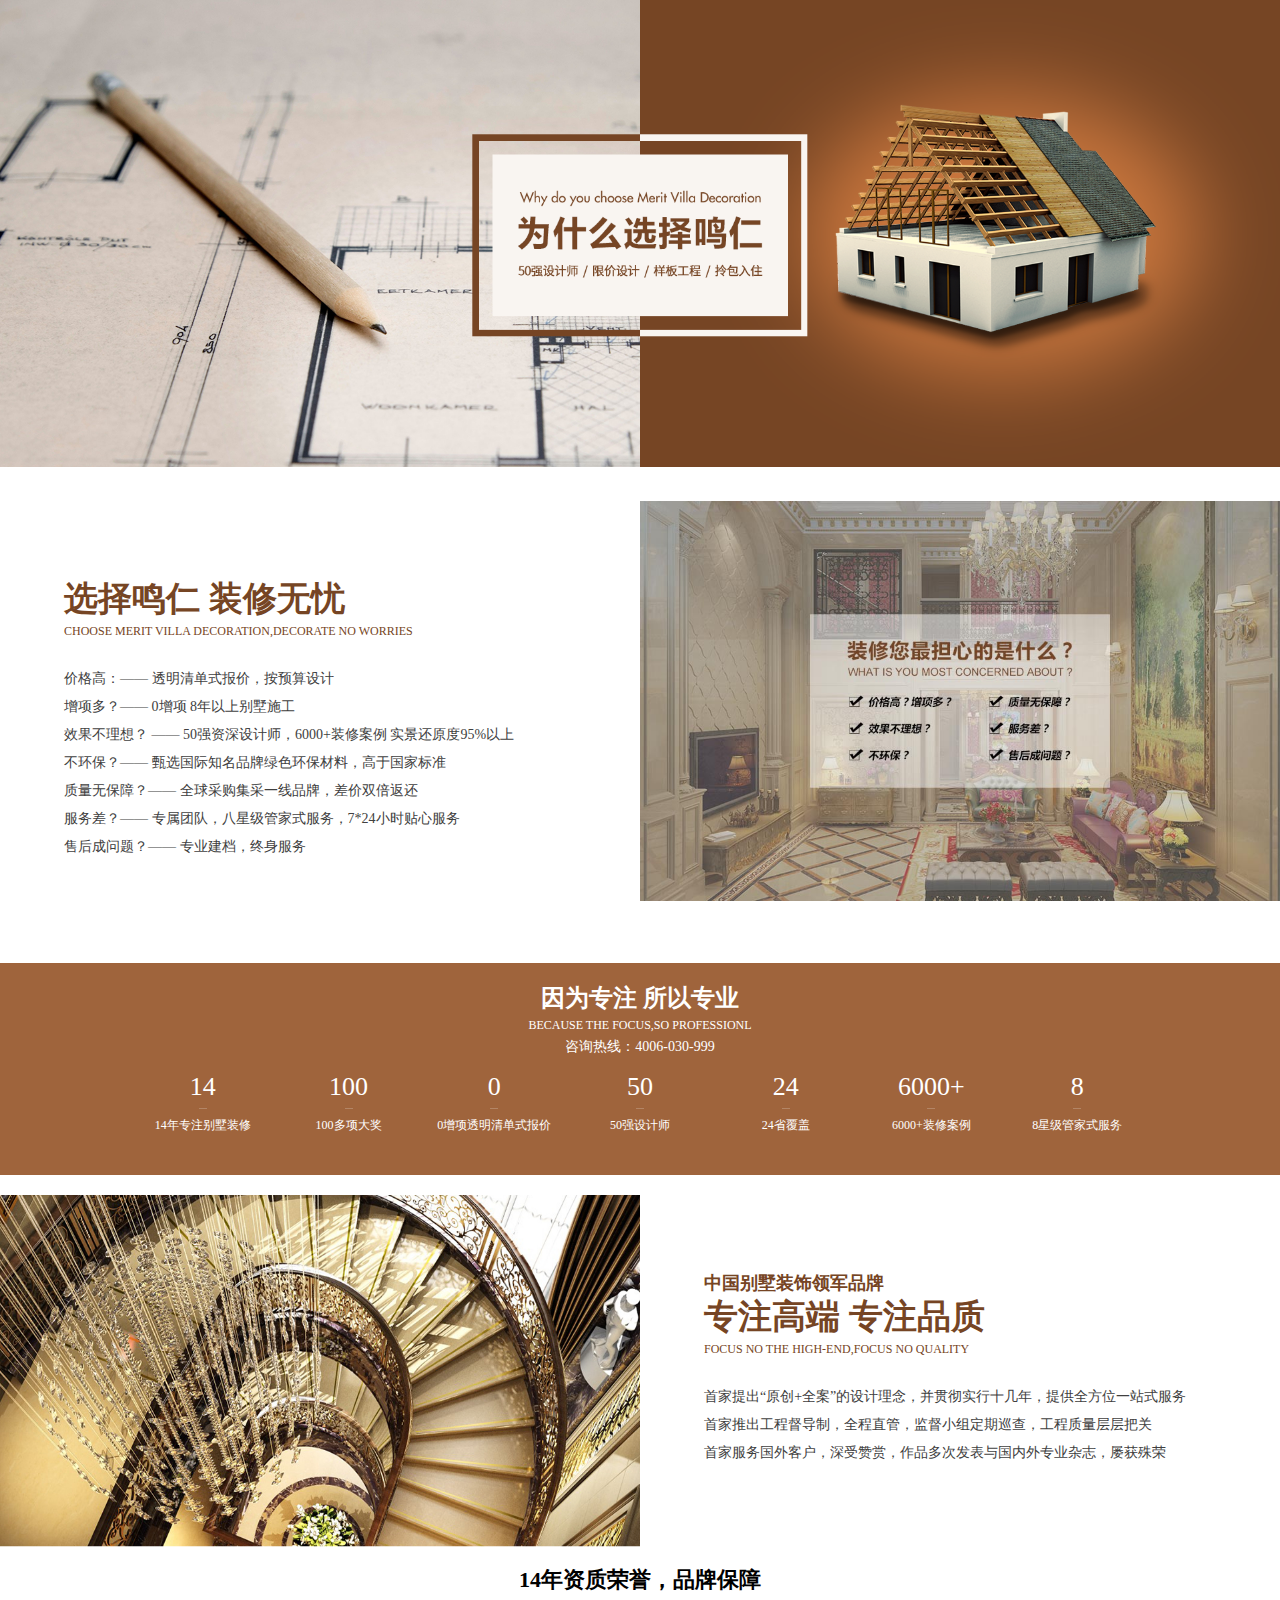
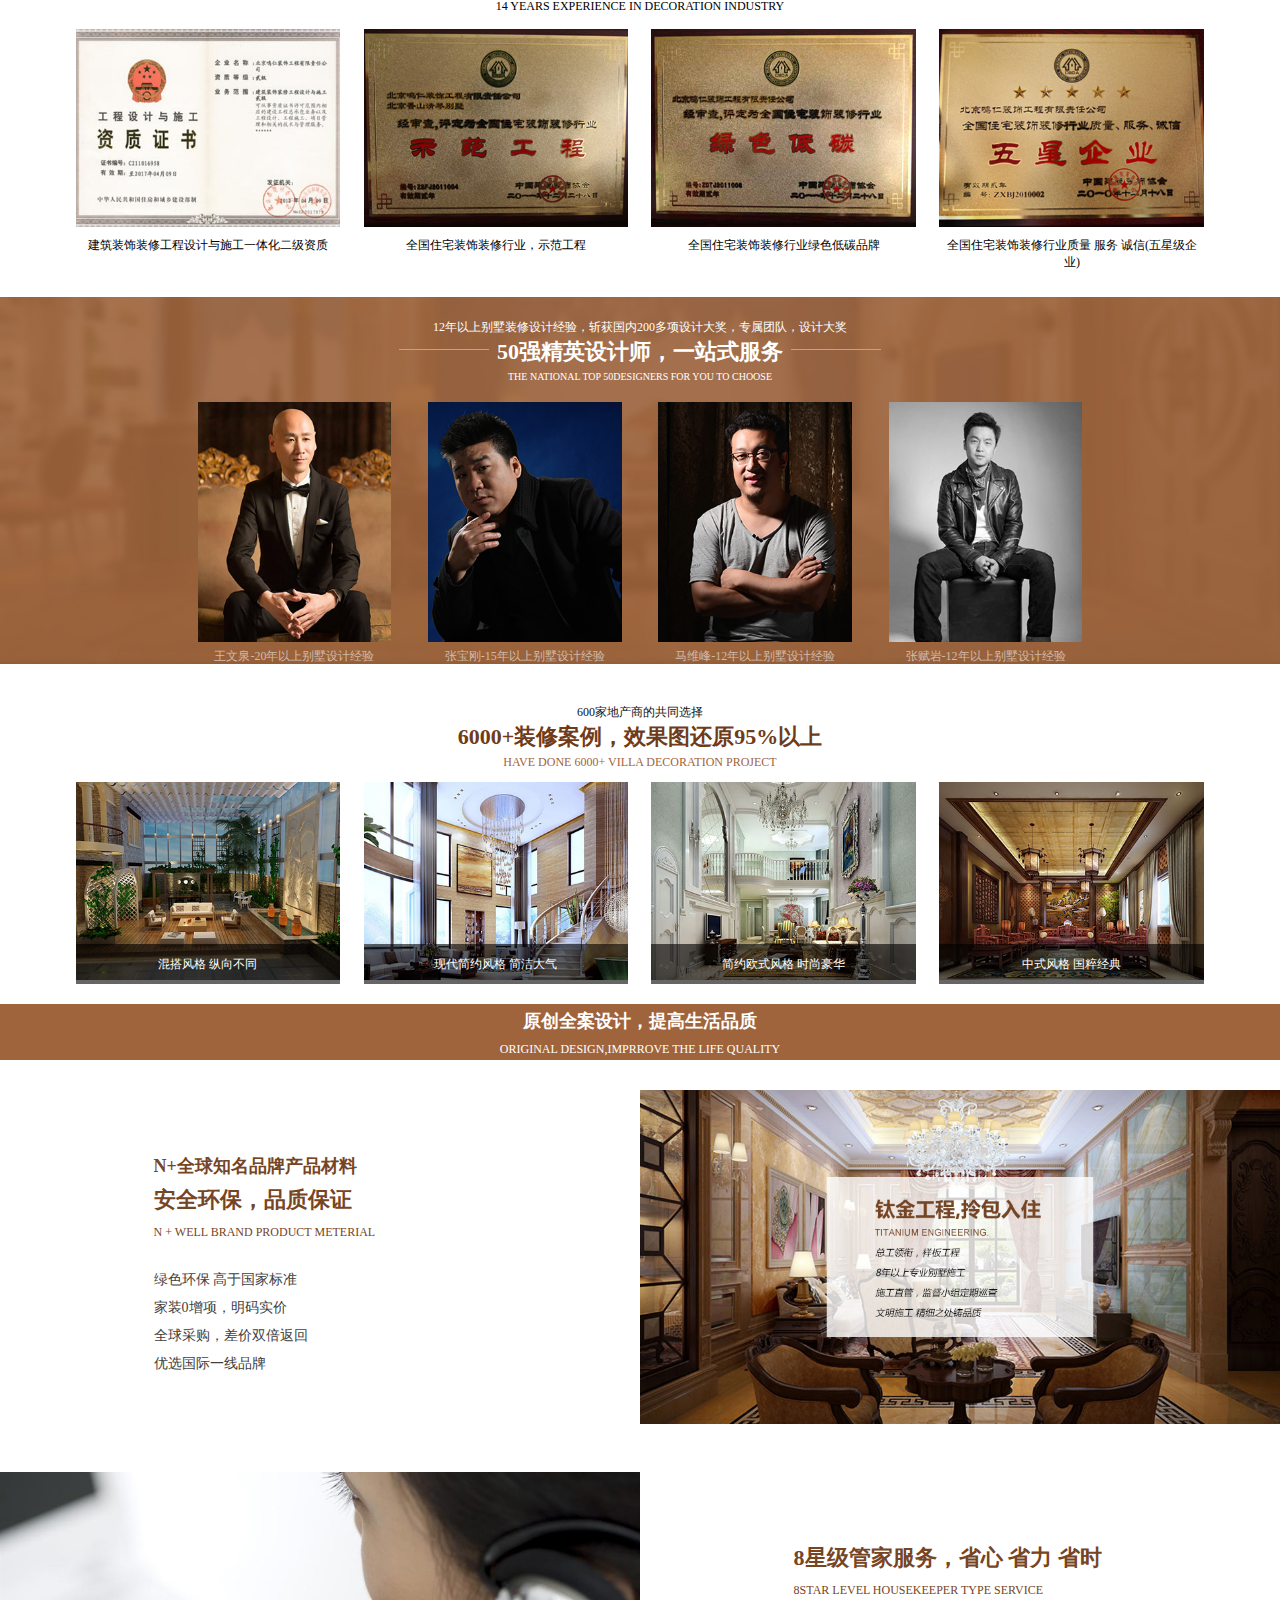
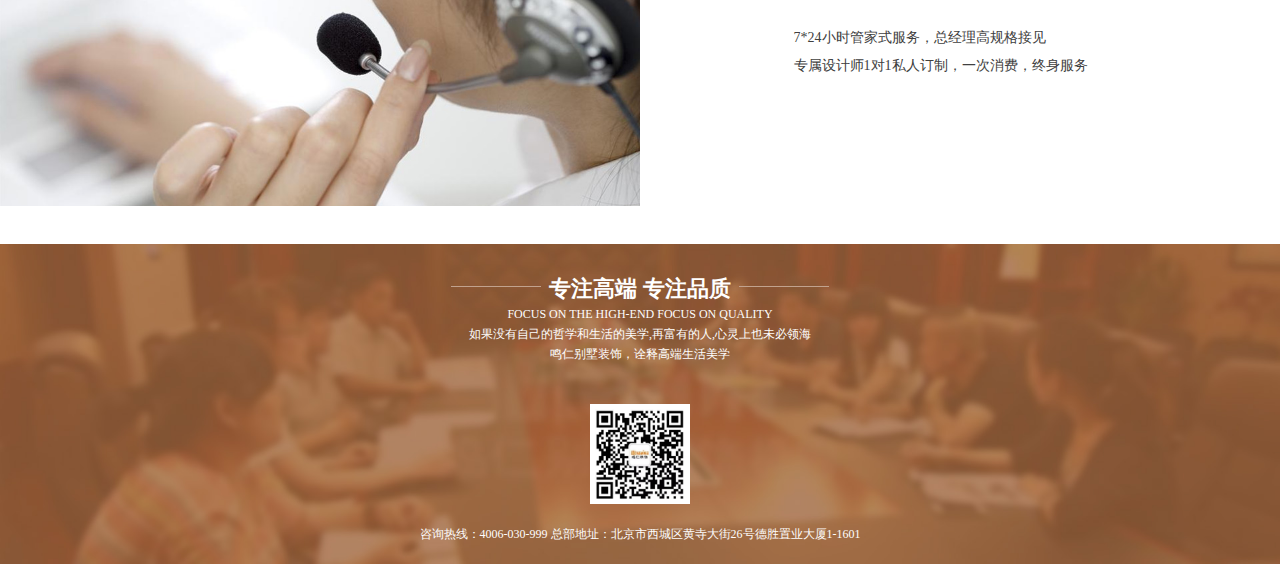
==== advantage.html @ 444f37c2 "2017/5/7   19:30" ====
<!DOCTYPE html>
<html>
	<head>
		<meta charset="UTF-8">
			<meta name="viewport" content="width=device-widch,initial-scale=1.0 user-scalable=0">
		<title>为什么选择鸣仁</title>
		<link rel="stylesheet" type="text/css" href="css/advantage.css"/>
	</head>
	<body>
		<!--header-->
		<header>
			<img src="img/g_banner.png" class="banner_background"/>
			<div class="frame"></div>
		</header>
		<!--header end-->
		<!--header bottom-->
		<div class="header_bottom">
			<div class="left_bar">
				<h4>选择鸣仁  装修无忧</h4>
				<i>CHOOSE MERIT VILLA DECORATION,DECORATE NO WORRIES</i>
				<p>
					价格高：—— 透明清单式报价，按预算设计<br />
					增项多？—— 0增项 8年以上别墅施工<br />
					效果不理想？ —— 50强资深设计师，6000+装修案例 实景还原度95%以上<br />
					不环保？—— 甄选国际知名品牌绿色环保材料，高于国家标准<br />
					质量无保障？—— 全球采购集采一线品牌，差价双倍返还<br />
					服务差？—— 专属团队，八星级管家式服务，7*24小时贴心服务<br />
					售后成问题？—— 专业建档，终身服务<br />
				</p>
			</div>
			<div class="right_bar">
				<img src="img/banner_bt.jpg"/>
			</div>
		</div>
		<!--header bottom end-->
		<!--concentration-->
		<div class="concentration">
			<div class="concentration_top">
				<h4>因为专注  所以专业</h4>
				<p>BECAUSE THE FOCUS,SO PROFESSIONL</p>
				<p>咨询热线：4006-030-999</p>
				<ul class="func_bar">
					<li>
						<p>14</p>
						<i></i>
						<p>14年专注别墅装修</p>
					</li>
					<li>
						<p>100</p>
						<i></i>
						<p>100多项大奖</p>
					</li>
					<li>
						<p>0</p>
						<i></i>
						<p>0增项透明清单式报价</p>
					</li>
					<li>
						<p>50</p>
						<i></i>
						<p>50强设计师</p>
					</li>
					<li>
						<p>24</p>
						<i></i>
						<p>24省覆盖</p>
					</li>
					<li>
						<p>6000+</p>
						<i></i>
						<p>6000+装修案例</p>
					</li>
					<li>
						<p>8</p>
						<i></i>
						<p>8星级管家式服务</p>
					</li>
				</ul>
			</div>
			<div class="concentration_cont">
				<div class="left">
					<img src="img/g_cont_01.png"/>
				</div>
				<div class="right">
					<h5>中国别墅装饰领军品牌</h5>
					<h4>专注高端  专注品质</h4>
					<i>FOCUS NO THE HIGH-END,FOCUS NO QUALITY</i>
					<p>
						首家提出“原创+全案”的设计理念，并贯彻实行十几年，提供全方位一站式服务<br />
						首家推出工程督导制，全程直管，监督小组定期巡查，工程质量层层把关<br />
						首家服务国外客户，深受赞赏，作品多次发表与国内外专业杂志，屡获殊荣<br />
						
					</p>
				</div>
			</div>
			<div class="concentration_btn">
				<h4>14年资质荣誉，品牌保障</h4>
				<p>14 YEARS EXPERIENCE IN DECORATION INDUSTRY</p>
				<div class="concentration_btn_t">
					<div class="detail_bar">
						<div class="img">
							<img src="img/g_cont_02.png"/>
						</div>
						<p>建筑装饰装修工程设计与施工一体化二级资质</p>
					</div>
					<div class="detail_bar">
						<div class="img">
							<img src="img/g_cont_03.jpg"/>
						</div>
						<p>全国住宅装饰装修行业，示范工程</p>
					</div>
					<div class="detail_bar">
						<div class="img">
							<img src="img/g_cont_04.jpg" alt="tupian"/>
						</div>
						<p>全国住宅装饰装修行业绿色低碳品牌</p>
					</div>
					<div class="detail_bar">
						<div class="img">
							<img src="img/g_cont_05.jpg"/>
						</div>
						<p>全国住宅装饰装修行业质量 服务 诚信(五星级企业)</p>
					</div>
				</div>
			</div>
		</div>
		<!--concentration end-->
		<!--stylist-->
		<div class="stylist">
			<p>12年以上别墅装修设计经验，斩获国内200多项设计大奖，专属团队，设计大奖</p>
			<h4><i></i>50强精英设计师，一站式服务<i></i></h4>
			<p>THE NATIONAL TOP 50DESIGNERS FOR YOU TO CHOOSE</p>
			<div class="stylist_btn_t">
				<div class="detail_bar">
					<div class="img">
						<img src="img/g_cont_06.jpg"/>
					</div>
					<p>王文泉-20年以上别墅设计经验</p>
				</div>
				<div class="detail_bar">
					<div class="img">
						<img src="img/g_cont_07.jpg"/>
					</div>
					<p>张宝刚-15年以上别墅设计经验</p>
				</div>
				<div class="detail_bar">
					<div class="img">
						<img src="img/g_cont_08.jpg" alt="tupian"/>
					</div>
					<p>马维峰-12年以上别墅设计经验</p>
				</div>
				<div class="detail_bar">
					<div class="img">
						<img src="img/g_cont_09.jpg"/>
					</div>
					<p>张赋岩-12年以上别墅设计经验</p>
			</div>
		</div>
		<!--stylist end-->
		<!--case-->
		<div class="case_content">
			<p>600家地产商的共同选择</p>
			<h3>6000+装修案例，效果图还原95%以上</h3>
			<p>HAVE DONE 6000+ VILLA DECORATION PROJECT</p>
			<div class="case_btn_t">
				<div class="detail_bar">
					<div class="img">
						<img src="img/g_cont_01.jpg"/>
					</div>
					<p>混搭风格  纵向不同</p>
				</div>
				<div class="detail_bar">
					<div class="img">
						<img src="img/g_cont_11.jpg"/>
					</div>
					<p>现代简约风格  简洁大气</p>
				</div>
				<div class="detail_bar">
					<div class="img">
						<img src="img/g_cont_12.jpg" alt="tupian"/>
					</div>
					<p>简约欧式风格 时尚豪华</p>
				</div>
				<div class="detail_bar">
					<div class="img">
						<img src="img/g_cont_13.jpg"/>
					</div>
					<p>中式风格  国粹经典</p>
			</div>
		</div>
		<!--case end-->
		<!--original-->
		<div class="original">
			<div class="original_top">
				<h4>原创全案设计，提高生活品质</h4>
				<p>ORIGINAL DESIGN,IMPRROVE THE LIFE QUALITY</p>
			</div>
			<div class="detail">
				<div class="left_bar">
					<h5>N+全球知名品牌产品材料</h5>
					<h4>安全环保，品质保证</h4>
					<i>N + WELL BRAND PRODUCT METERIAL</i>
					<p>
						绿色环保 高于国家标准<br />
						家装0增项，明码实价<br />
						全球采购，差价双倍返回<br />
						优选国际一线品牌<br />
						
					</p>
				</div>
				<div class="right_bar">
					<img src="img/g_cont_btn1.jpg"/>
				</div>
			</div>
			<div class="detail_bottom">
				<div class="left_bar">
					<img src="img/g_cont_btn2.jpg"/>
				</div>
				<div class="right_bar">
					<h4>8星级管家服务，省心 省力 省时</h4>
					<i>8STAR LEVEL HOUSEKEEPER TYPE SERVICE</i>
					<p>
						7*24小时管家式服务，总经理高规格接见<br />
						专属设计师1对1私人订制，一次消费，终身服务<br />
						
					</p>
				</div>
				
			</div>
				
		</div>
		<!--original end-->
		<!--footer-->
		<div class="footer">
			<h4><i></i>专注高端  专注品质<i></i></h4>
			<p>FOCUS ON THE HIGH-END FOCUS ON QUALITY</p>
			<p>如果没有自己的哲学和生活的美学,再富有的人,心灵上也未必领海<br />鸣仁别墅装饰，诠释高端生活美学</p>
			<div class="QRCode">
				<img src="img/erwim.png"/>
			</div>
			<p>咨询热线：4006-030-999 <i></i>总部地址：北京市西城区黄寺大街26号德胜置业大厦1-1601</p>
		</div>
		<!--footer end-->
	</body>
</html>
---- css/advantage.css ----
html,
body,
div,
span,
p,
h1,
h2,
h3,
h4,
h5,
h6,
b,
i,
a,
em,
input,
form,
img,
ul,
li,
dl,
dt,
section,
article,
nav,
menu,
aside,
header,
footer {
  margin: 0;
  padding: 0;
  border: 0;
  outline: none;
  font-style: normal;
  box-sizing: border-box;
}
section,
article,
nav,
menu,
aside,
header,
footer,
musicbox,
conctrl,
left,
right,
top,
bottom {
  display: block;
}
ul,
li,
ol {
  list-style: none;
}
a {
  text-decoration: none;
}
img {
  display: inline-block;
}
header {
  width: 100%;
  height: auto;
  position: relative;
  margin-bottom: 30px;
}
header .banner_background {
  width: 100%;
  height: 100%;
}
header .frame {
  width: 26.2%;
  height: 42.8%;
  position: absolute;
  left: 50%;
  top: 50%;
  transform: translate(-50%, -50%);
  background: url(../img/gy_kuang.png);
  background-size: 100%;
  padding: 0.07%;
}
.header_bottom {
  width: 100%;
  height: 432px;
  margin-bottom: 30px;
}
.header_bottom .left_bar {
  width: 50%;
  height: 100%;
  float: left;
  overflow: hidden;
  padding: 6% 5% 0;
}
.header_bottom .left_bar h4 {
  font-size: 34px;
  font-weight: 600;
  color: #764524;
  line-height: 44px;
}
.header_bottom .left_bar i {
  font-size: 12px;
  color: #764524;
}
.header_bottom .left_bar p {
  font-size: 14px;
  line-height: 28px;
  margin-top: 26px;
  color: #404040;
}
.header_bottom .right_bar {
  width: 50%;
  height: auto;
  float: right;
}
.header_bottom .right_bar img {
  width: 100%;
  height: 100%;
}
.concentration {
  width: 100%;
  height: auto;
  margin-bottom: 30px;
}
.concentration .concentration_top {
  width: 100%;
  height: 212px;
  background: #9F643C;
  padding-top: 20px;
}
.concentration .concentration_top h4 {
  font-size: 24px;
  color: #FFFFFF;
  line-height: 30px;
  font-weight: 600;
  text-align: center;
}
.concentration .concentration_top p:nth-child(2) {
  font-size: 12px;
  line-height: 24px;
  color: #FFFFFF;
  text-align: center;
}
.concentration .concentration_top p:nth-child(3) {
  font-size: 14px;
  line-height: 20px;
  color: #FFFFFF;
  text-align: center;
}
.concentration .concentration_top .func_bar {
  width: 1020px;
  height: 70px;
  margin: 15px auto;
  display: flex;
}
.concentration .concentration_top .func_bar li {
  flex: 1;
}
.concentration .concentration_top .func_bar li p:nth-child(1) {
  font-size: 26px;
  font-weight: 600px;
  color: #FFFFFF;
  text-align: center;
}
.concentration .concentration_top .func_bar li i {
  width: 8px;
  height: 1px;
  display: block;
  margin: 6px auto;
  border-bottom: 1px solid #B38565;
}
.concentration .concentration_top .func_bar li p:nth-child(3) {
  font-size: 12px;
  color: #fff;
}
.concentration .concentration_cont {
  width: 100%;
  height: 352px;
  margin: 20px 0;
}
.concentration .concentration_cont .left {
  width: 50%;
  height: 100%;
  float: left;
}
.concentration .concentration_cont .left img {
  width: 100%;
  height: 100%;
}
.concentration .concentration_cont .right {
  width: 50%;
  height: 100%;
  float: left;
  overflow: hidden;
  padding: 6% 5% 0;
  float: right;
}
.concentration .concentration_cont .right h5 {
  font-size: 18px;
  color: #764524;
}
.concentration .concentration_cont .right h4 {
  font-size: 34px;
  font-weight: 600;
  color: #764524;
  line-height: 44px;
}
.concentration .concentration_cont .right i {
  font-size: 12px;
  color: #764524;
}
.concentration .concentration_cont .right p {
  font-size: 14px;
  line-height: 28px;
  margin-top: 26px;
  color: #404040;
}
.concentration .concentration_btn {
  width: 100%;
  height: 300px;
}
.concentration .concentration_btn > h4 {
  text-align: center;
  font-size: 22px;
  line-height: 26px;
  font-weight: 600;
}
.concentration .concentration_btn > p {
  text-align: center;
  font-size: 12px;
  line-height: 26px;
}
.concentration .concentration_btn .concentration_btn_t {
  width: 90%;
  height: auto;
  margin: 10px auto 0;
}
.concentration .concentration_btn .concentration_btn_t .detail_bar {
  width: 23%;
  height: auto;
  float: left;
  margin: 0 1%;
}
.concentration .concentration_btn .concentration_btn_t .detail_bar .img {
  width: 100%;
  height: auto;
}
.concentration .concentration_btn .concentration_btn_t .detail_bar .img img {
  width: 100%;
  height: 100%;
}
.concentration .concentration_btn .concentration_btn_t .detail_bar p {
  font-size: 12px;
  margin-top: 6px;
  text-align: center;
}
.stylist {
  width: 100%;
  height: 390px;
  background: url(../img/g_back_01.jpg) no-repeat;
  background-size: 100%;
  padding-top: 20px;
}
.stylist > p:nth-child(1) {
  font-size: 12px;
  line-height: 20px;
  color: #FFFFFF;
  text-align: center;
}
.stylist > h4 {
  font-size: 22px;
  font-weight: 600;
  text-align: center;
  color: #FFFFFF;
  position: relative;
}
.stylist > h4 i {
  width: 90px;
  height: 10px;
  display: inline-block;
  border-top: 1px solid #C1A28E;
  margin: 0 8px;
}
.stylist > p:nth-child(3) {
  font-size: 10px;
  line-height: 20px;
  color: #FFFFFF;
  text-align: center;
}
.stylist .stylist_btn_t {
  width: 72%;
  height: 260px;
  margin: 15px auto;
}
.stylist .stylist_btn_t .detail_bar {
  width: 21%;
  height: 100%;
  float: left;
  margin: 0 2%;
}
.stylist .stylist_btn_t .detail_bar .img {
  width: 100%;
  height: calc(100% - 20px);
}
.stylist .stylist_btn_t .detail_bar .img img {
  width: 100%;
  height: 100%;
}
.stylist .stylist_btn_t .detail_bar p {
  font-size: 12px;
  margin-top: 6px;
  text-align: center;
  color: #D2BAAA;
}
.case_content {
  width: 100%;
  height: 316px;
  margin: 20px 0;
  padding-top: 20px;
}
.case_content > p {
  font-size: 12px;
  text-align: center;
  line-height: 20px;
  color: #111111;
}
.case_content > p:nth-child(3) {
  color: #9F643C;
}
.case_content > h3 {
  font-size: 22px;
  font-weight: 600;
  text-align: center;
  color: #6F3B19;
}
.case_content .case_btn_t {
  width: 90%;
  overflow: hidden;
  margin: 10px auto 0;
}
.case_content .case_btn_t .detail_bar {
  width: 23%;
  height: auto;
  float: left;
  margin: 0 1%;
  position: relative;
}
.case_content .case_btn_t .detail_bar .img {
  width: 100%;
  height: auto;
}
.case_content .case_btn_t .detail_bar .img img {
  width: 100%;
  height: 100%;
}
.case_content .case_btn_t .detail_bar p {
  width: 100%;
  height: 40px;
  font-size: 12px;
  text-align: center;
  line-height: 40px;
  color: #FFFFFF;
  position: absolute;
  left: 0;
  bottom: 0;
  background: rgba(0, 0, 0, 0.6);
}
.original {
  width: 100%;
  height: 840px;
  margin-top: 20px;
  overflow: hidden;
}
.original .original_top {
  width: 100%;
  height: 56px;
  background: #9F643C;
}
.original .original_top h4 {
  font-size: 18px;
  line-height: 34px;
  color: #FFFFFF;
  font-weight: 600;
  text-align: center;
}
.original .original_top p {
  text-align: center;
  line-height: 22px;
  font-size: 12px;
  color: #fff;
}
.original .detail {
  width: 100%;
  height: 352px;
  margin: 30px 0;
}
.original .detail .left_bar {
  width: 50%;
  height: 100%;
  float: left;
  overflow: hidden;
  padding: 5% 0 0 12%;
}
.original .detail .left_bar h5 {
  color: #764524;
  font-size: 18px;
}
.original .detail .left_bar h4 {
  font-size: 22px;
  font-weight: 600;
  color: #764524;
  line-height: 44px;
}
.original .detail .left_bar i {
  font-size: 12px;
  color: #764524;
}
.original .detail .left_bar p {
  font-size: 14px;
  line-height: 28px;
  margin-top: 26px;
  color: #404040;
}
.original .detail .right_bar {
  width: 50%;
  height: auto;
  float: right;
}
.original .detail .right_bar img {
  width: 100%;
  height: 100%;
}
.original .detail_bottom {
  width: 100%;
  height: 352px;
  margin-bottom: 30px;
}
.original .detail_bottom .left_bar {
  float: left !important;
  width: 50%;
  height: auto;
}
.original .detail_bottom .left_bar img {
  width: 100%;
  height: 100%;
}
.original .detail_bottom .right_bar {
  float: right !important;
  width: 50%;
  height: 100%;
  overflow: hidden;
  padding: 5% 0 0 12%;
}
.original .detail_bottom .right_bar h5 {
  color: #764524;
  font-size: 18px;
}
.original .detail_bottom .right_bar h4 {
  font-size: 22px;
  font-weight: 600;
  color: #764524;
  line-height: 44px;
}
.original .detail_bottom .right_bar i {
  font-size: 12px;
  color: #764524;
}
.original .detail_bottom .right_bar p {
  font-size: 14px;
  line-height: 28px;
  margin-top: 26px;
  color: #404040;
}
.footer {
  width: 100%;
  height: 340px;
  background: url(../img/g_back_02.jpg) no-repeat;
  background-size: 100%;
  text-align: center;
  padding: 30px 0;
}
.footer > h4 {
  font-size: 22px;
  font-weight: 600;
  text-align: center;
  color: #FFFFFF;
  position: relative;
  font-family: "微软雅黑";
}
.footer > h4 i {
  width: 90px;
  height: 10px;
  display: inline-block;
  border-top: 1px solid #C1A28E;
  margin: 0 8px;
}
.footer p {
  font-size: 12px;
  line-height: 20px;
  color: #FEFDFD;
}
.footer .QRCode {
  width: 100px;
  height: 100px;
  margin: 40px auto 20px;
}
.footer .QRCode img {
  width: 100%;
  height: 100%;
}
/*# sourceMappingURL=advantage.css.map */
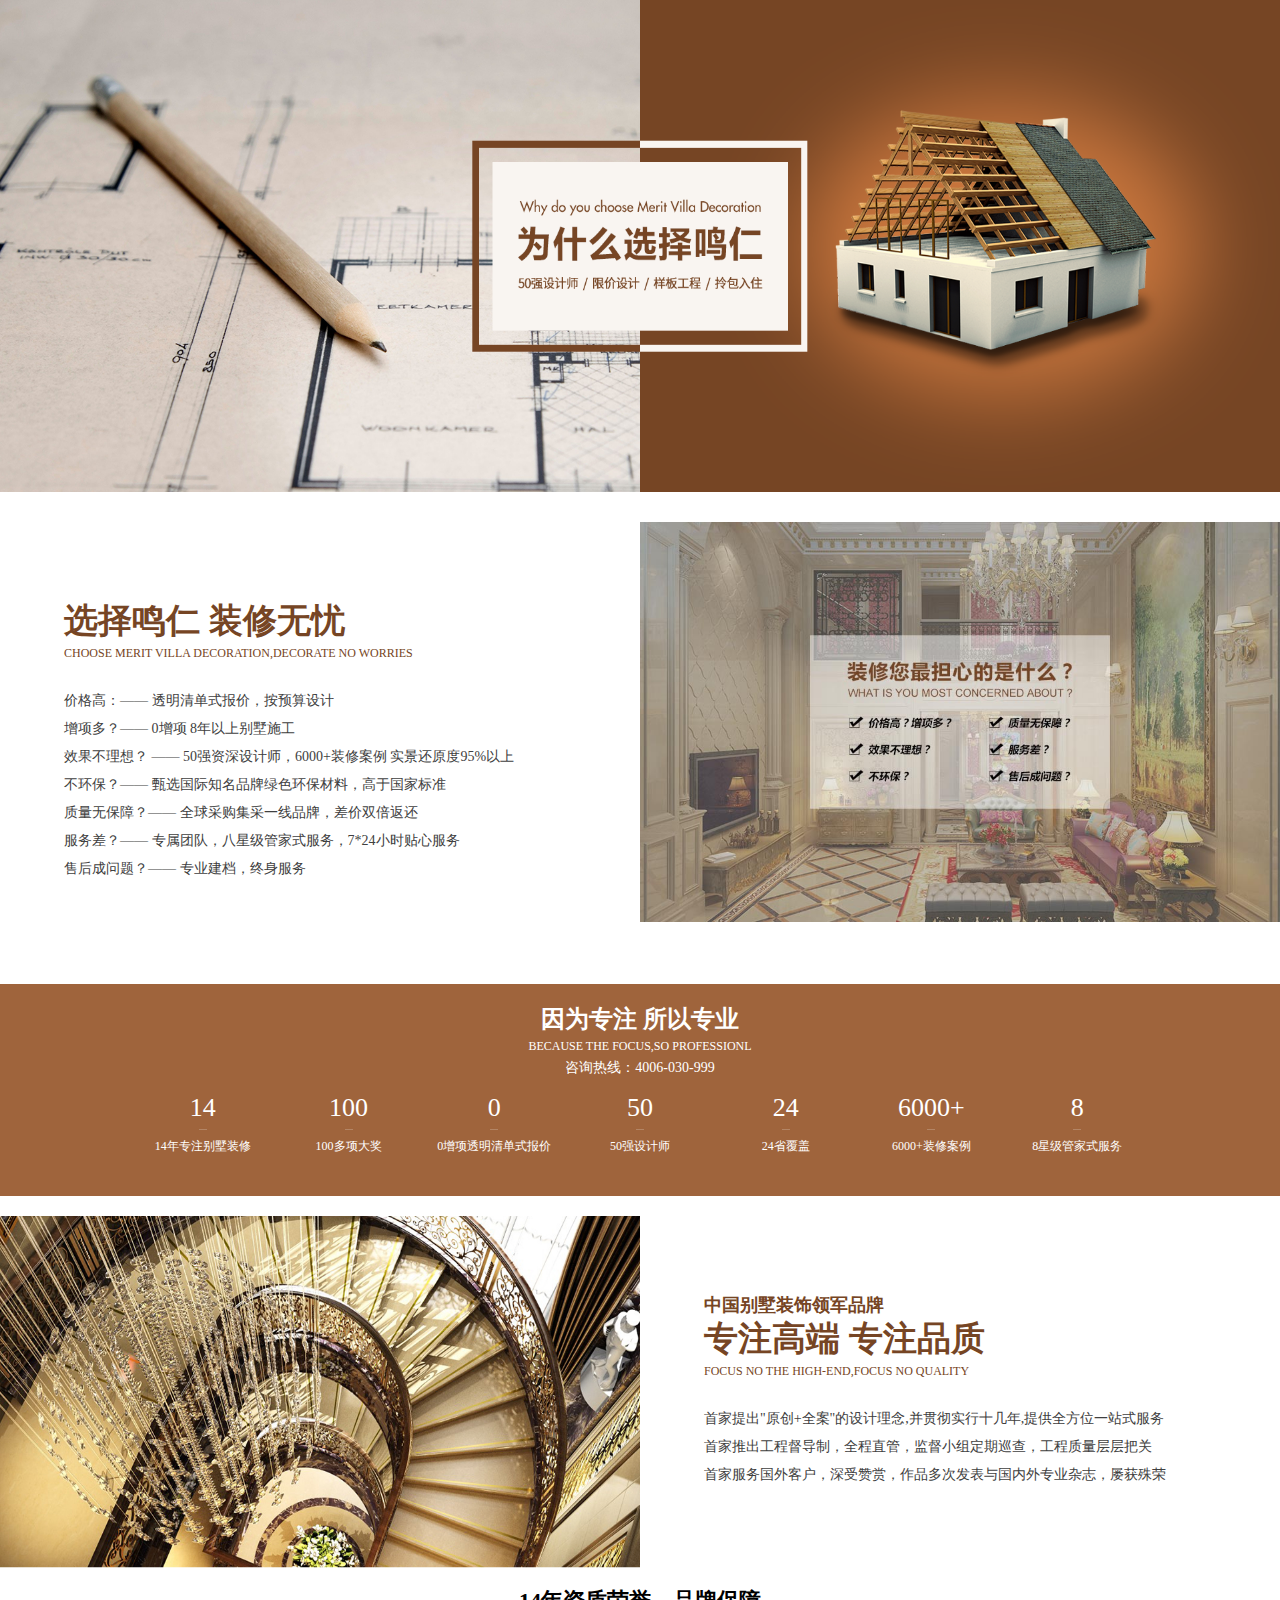
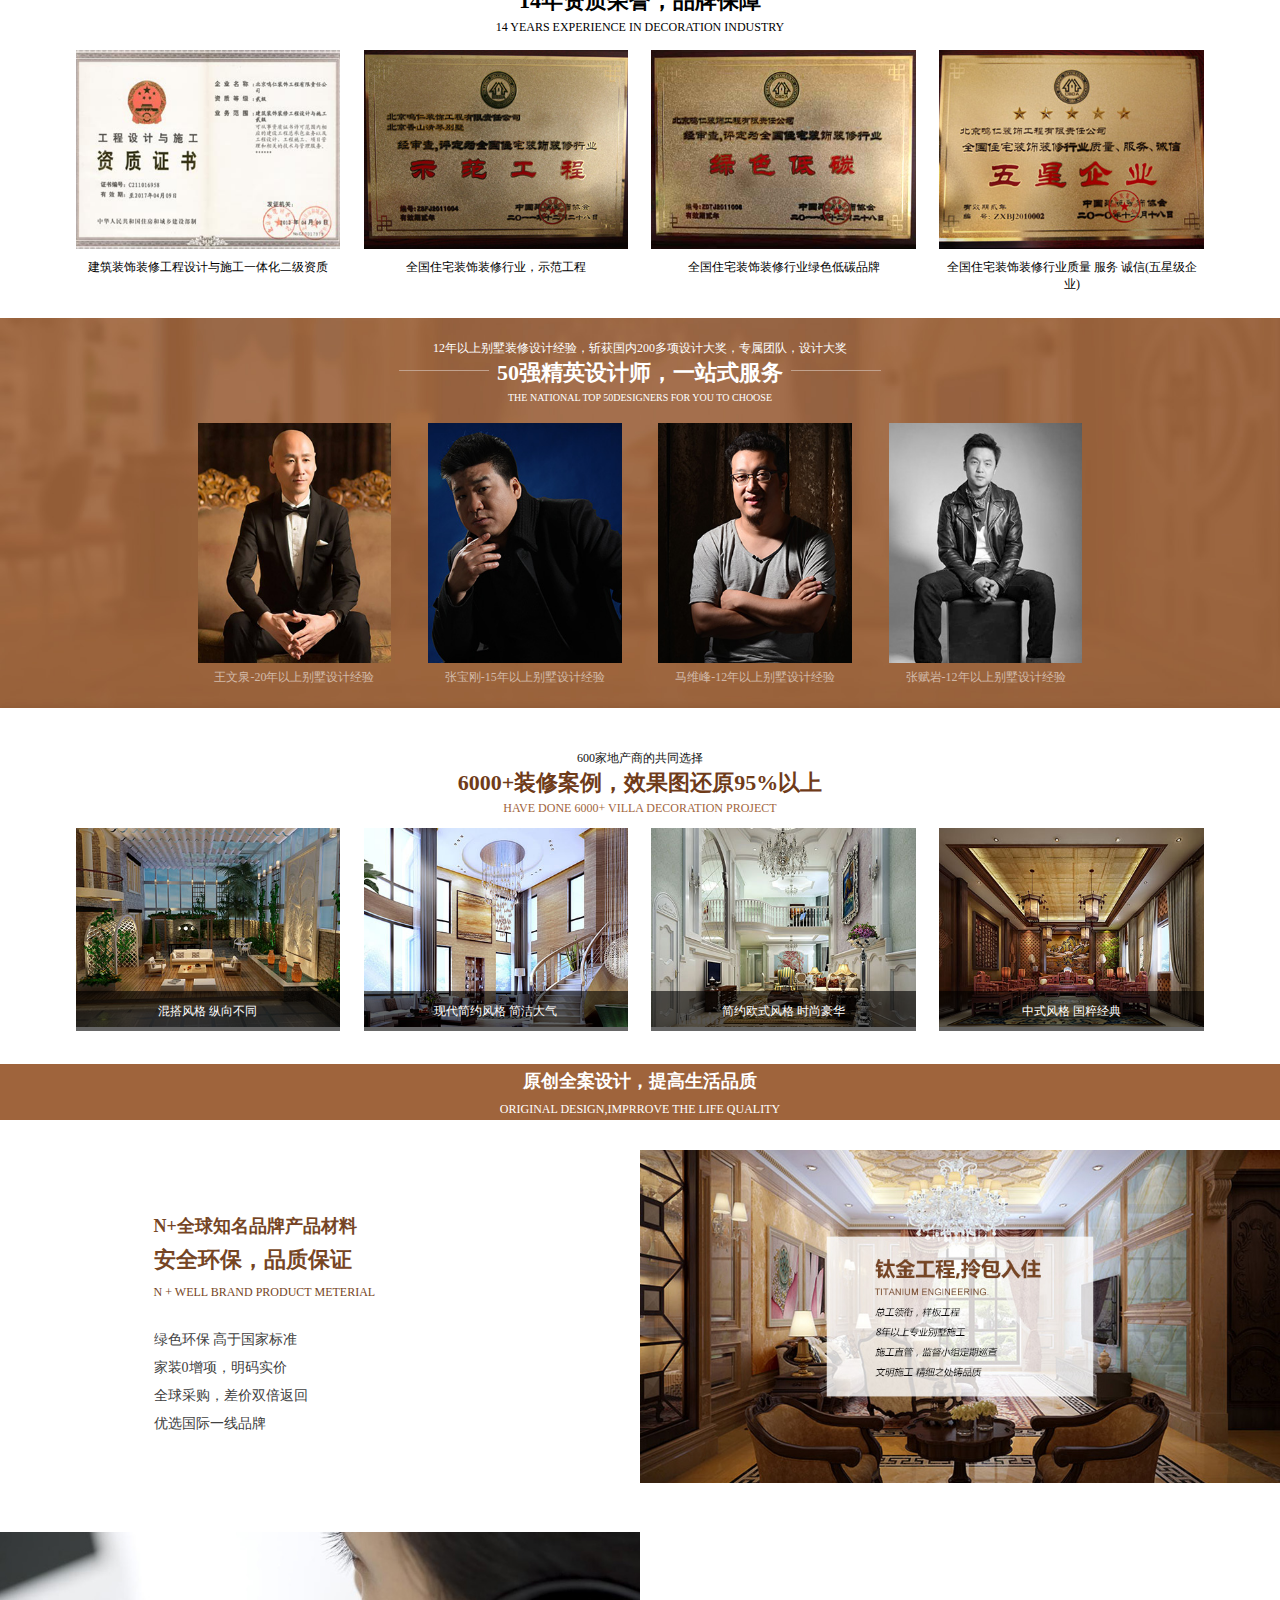
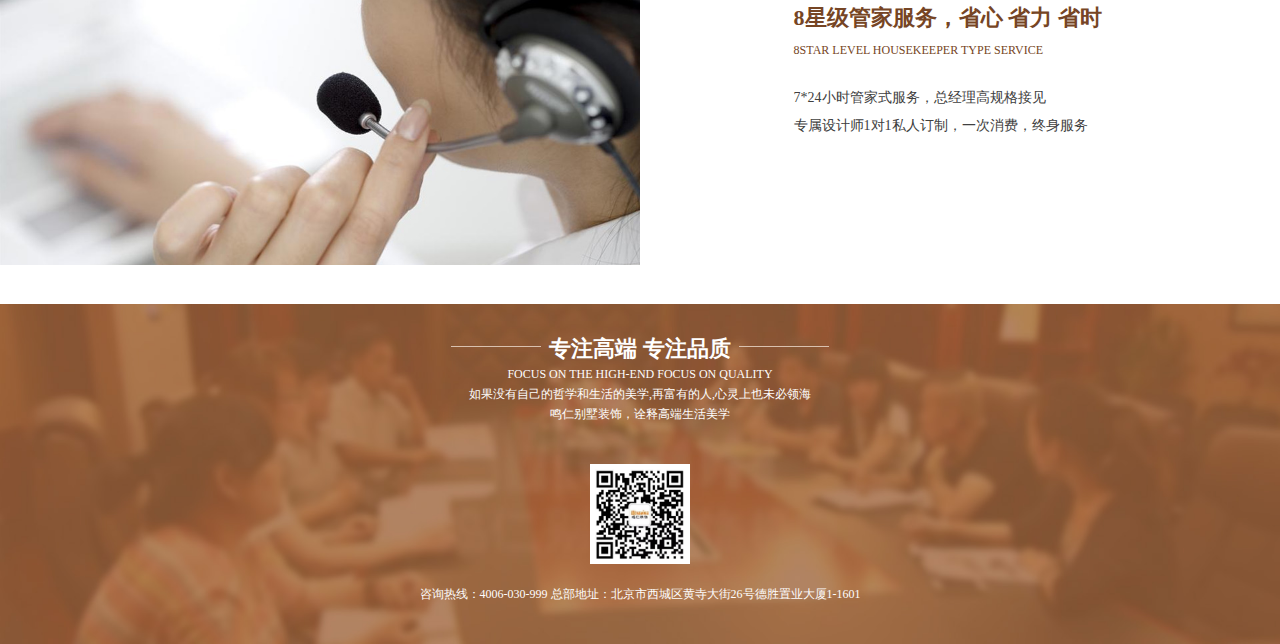
==== commit f8011aed: "2017/05/08  11:40" ====
--- a/advantage.html
+++ b/advantage.html
@@ -2,14 +2,15 @@
 <html>
 	<head>
 		<meta charset="UTF-8">
-			<meta name="viewport" content="width=device-widch,initial-scale=1.0 user-scalable=0">
+		<meta name="viewport" content="width=device-widch,initial-scale=1.0 user-scalable=0">
 		<title>为什么选择鸣仁</title>
 		<link rel="stylesheet" type="text/css" href="css/advantage.css"/>
+		<link rel="stylesheet" media="screen and (max-width:640px)" href="css/advantageAPP.css"/>
 	</head>
 	<body>
 		<!--header-->
 		<header>
-			<img src="img/g_banner.png" class="banner_background"/>
+			<!--<img src="img/g_banner.png" class="banner_background"/>-->
 			<div class="frame"></div>
 		</header>
 		<!--header end-->
@@ -86,7 +87,7 @@
 					<h4>专注高端  专注品质</h4>
 					<i>FOCUS NO THE HIGH-END,FOCUS NO QUALITY</i>
 					<p>
-						首家提出“原创+全案”的设计理念，并贯彻实行十几年，提供全方位一站式服务<br />
+						首家提出"原创+全案"的设计理念,并贯彻实行十几年,提供全方位一站式服务<br />
 						首家推出工程督导制，全程直管，监督小组定期巡查，工程质量层层把关<br />
 						首家服务国外客户，深受赞赏，作品多次发表与国内外专业杂志，屡获殊荣<br />
 						
@@ -155,6 +156,7 @@
 					</div>
 					<p>张赋岩-12年以上别墅设计经验</p>
 			</div>
+			</div>
 		</div>
 		<!--stylist end-->
 		<!--case-->
@@ -186,6 +188,7 @@
 						<img src="img/g_cont_13.jpg"/>
 					</div>
 					<p>中式风格  国粹经典</p>
+				</div>
 			</div>
 		</div>
 		<!--case end-->
@@ -210,6 +213,7 @@
 				</div>
 				<div class="right_bar">
 					<img src="img/g_cont_btn1.jpg"/>
+					
 				</div>
 			</div>
 			<div class="detail_bottom">
@@ -238,7 +242,7 @@
 			<div class="QRCode">
 				<img src="img/erwim.png"/>
 			</div>
-			<p>咨询热线：4006-030-999 <i></i>总部地址：北京市西城区黄寺大街26号德胜置业大厦1-1601</p>
+			<p class="first">咨询热线：4006-030-999 <i></i>总部地址：北京市西城区黄寺大街26号德胜置业大厦1-1601</p>
 		</div>
 		<!--footer end-->
 	</body>
--- a/css/advantage.css
+++ b/css/advantage.css
@@ -62,8 +62,10 @@
 }
 header {
   width: 100%;
-  height: auto;
+  height: 492px;
   position: relative;
+  background: url(../img/g_banner.png) no-repeat;
+  background-size: 100% 100%;
   margin-bottom: 30px;
 }
 header .banner_background {
@@ -77,8 +79,8 @@
   left: 50%;
   top: 50%;
   transform: translate(-50%, -50%);
-  background: url(../img/gy_kuang.png);
-  background-size: 100%;
+  background: url(../img/gy_kuang.png) no-repeat;
+  background-size: 100% 100%;
   padding: 0.07%;
 }
 .header_bottom {
@@ -259,7 +261,7 @@
   width: 100%;
   height: 390px;
   background: url(../img/g_back_01.jpg) no-repeat;
-  background-size: 100%;
+  background-size: 100% 100%;
   padding-top: 20px;
 }
 .stylist > p:nth-child(1) {
@@ -476,7 +478,7 @@
   width: 100%;
   height: 340px;
   background: url(../img/g_back_02.jpg) no-repeat;
-  background-size: 100%;
+  background-size: 100% 100%;
   text-align: center;
   padding: 30px 0;
 }
@@ -492,7 +494,7 @@
   width: 90px;
   height: 10px;
   display: inline-block;
-  border-top: 1px solid #C1A28E;
+  border-top: 1px solid #D9C1AF;
   margin: 0 8px;
 }
 .footer p {
--- a/css/advantageAPP.css
+++ b/css/advantageAPP.css
@@ -0,0 +1,236 @@
+html,
+body,
+div,
+span,
+p,
+h1,
+h2,
+h3,
+h4,
+h5,
+h6,
+b,
+i,
+a,
+em,
+input,
+form,
+img,
+ul,
+li,
+dl,
+dt,
+section,
+article,
+nav,
+menu,
+aside,
+header,
+footer {
+  margin: 0;
+  padding: 0;
+  border: 0;
+  outline: none;
+  font-style: normal;
+  box-sizing: border-box;
+}
+section,
+article,
+nav,
+menu,
+aside,
+header,
+footer,
+musicbox,
+conctrl,
+left,
+right,
+top,
+bottom {
+  display: block;
+}
+ul,
+li,
+ol {
+  list-style: none;
+}
+a {
+  text-decoration: none;
+}
+img {
+  display: inline-block;
+}
+header {
+  width: 100%;
+  height: 402px;
+  background: url(../img/gapp_geader.jpg) no-repeat;
+  background-size: 100% 100%;
+}
+header .frame {
+  width: 419px;
+  height: 216px;
+  background: url(../img/gapp_opact.png) no-repeat;
+  background-size: 100% 100%;
+}
+.header_bottom {
+  height: 700px;
+  overflow: hidden;
+}
+.header_bottom .left_bar {
+  width: 100%;
+  height: auto;
+  margin-bottom: 20px;
+  padding: 5% 0 2% 10%;
+}
+.header_bottom .right_bar {
+  width: 100%;
+  margin-bottom: 20px;
+}
+.concentration {
+  width: 100%;
+}
+.concentration .concentration_top {
+  width: 100%;
+  height: 360px;
+  padding-top: 30px;
+}
+.concentration .concentration_top .func_bar {
+  width: 100%;
+  display: flex;
+  flex-wrap: wrap;
+  justify-content: space-around;
+}
+.concentration .concentration_top .func_bar > li {
+  flex: calc(25%);
+  height: 100%;
+  margin: 20px 0;
+}
+.concentration .concentration_top .func_bar > li p:nth-child(1) {
+  font-size: 32px;
+}
+.concentration .concentration_top .func_bar > li i {
+  width: 12px;
+}
+.concentration .concentration_top .func_bar > li p:nth-child(3) {
+  font-size: 14px;
+}
+.concentration .concentration_cont {
+  width: 100%;
+  height: 600px;
+  position: relative;
+}
+.concentration .concentration_cont > .left {
+  width: 100%;
+  height: auto;
+  position: absolute;
+  bottom: 20px;
+}
+.concentration .concentration_cont > .right {
+  position: absolute;
+  top: 0;
+  width: 100%;
+  height: auto;
+}
+.concentration .concentration_btn {
+  width: 100%;
+  height: 600px;
+}
+.concentration .concentration_btn .concentration_btn_t {
+  width: 100%;
+  height: auto;
+}
+.concentration .concentration_btn .concentration_btn_t .detail_bar {
+  width: 46%;
+  height: 256px;
+  margin: 15px 2% 0;
+}
+.stylist {
+  width: 100%;
+  height: 902px;
+}
+.stylist .stylist_btn_t {
+  width: 98%;
+  margin: 0 auto;
+}
+.stylist .stylist_btn_t .detail_bar {
+  width: 44%;
+  height: 360px;
+  margin: 30px 3% 0;
+}
+.case_content {
+  width: 100%;
+  height: 580px;
+}
+.case_content .case_btn_t {
+  width: 100%;
+  height: auto;
+}
+.case_content .case_btn_t .detail_bar {
+  width: 46%;
+  height: 226px;
+  margin: 20px 2% 0;
+}
+.original {
+  width: 100%;
+  height: auto;
+  overflow: hidden;
+}
+.original .original_top {
+  width: 100%;
+  height: 80px;
+  padding: 10px;
+}
+.original .detail {
+  height: 580px;
+  position: relative;
+}
+.original .detail > .left_bar {
+  width: 100%;
+  height: auto;
+  position: absolute;
+  top: 320px;
+  padding-left: 30%;
+}
+.original .detail > .right_bar {
+  width: 100%;
+  height: auto;
+  position: absolute;
+  top: 0;
+}
+.original .detail_bottom {
+  height: 580px;
+  position: relative;
+}
+.original .detail_bottom > .left_bar {
+  width: 100%;
+  height: auto;
+  position: absolute;
+  top: 0;
+}
+.original .detail_bottom > .right_bar {
+  width: 100%;
+  height: auto;
+  position: absolute;
+  top: 320px;
+  padding-left: 24%;
+}
+.footer {
+  width: 100%;
+  height: 460px;
+}
+.footer h4 {
+  line-height: 46px;
+}
+.footer > p {
+  font-size: 14px;
+  line-height: 32px;
+  letter-spacing: 2px;
+}
+.footer .QRCode {
+  margin: 80px auto 20px;
+}
+.footer .first {
+  letter-spacing: 0 !important;
+  font-size: 12px;
+}
+/*# sourceMappingURL=advantageAPP.css.map */
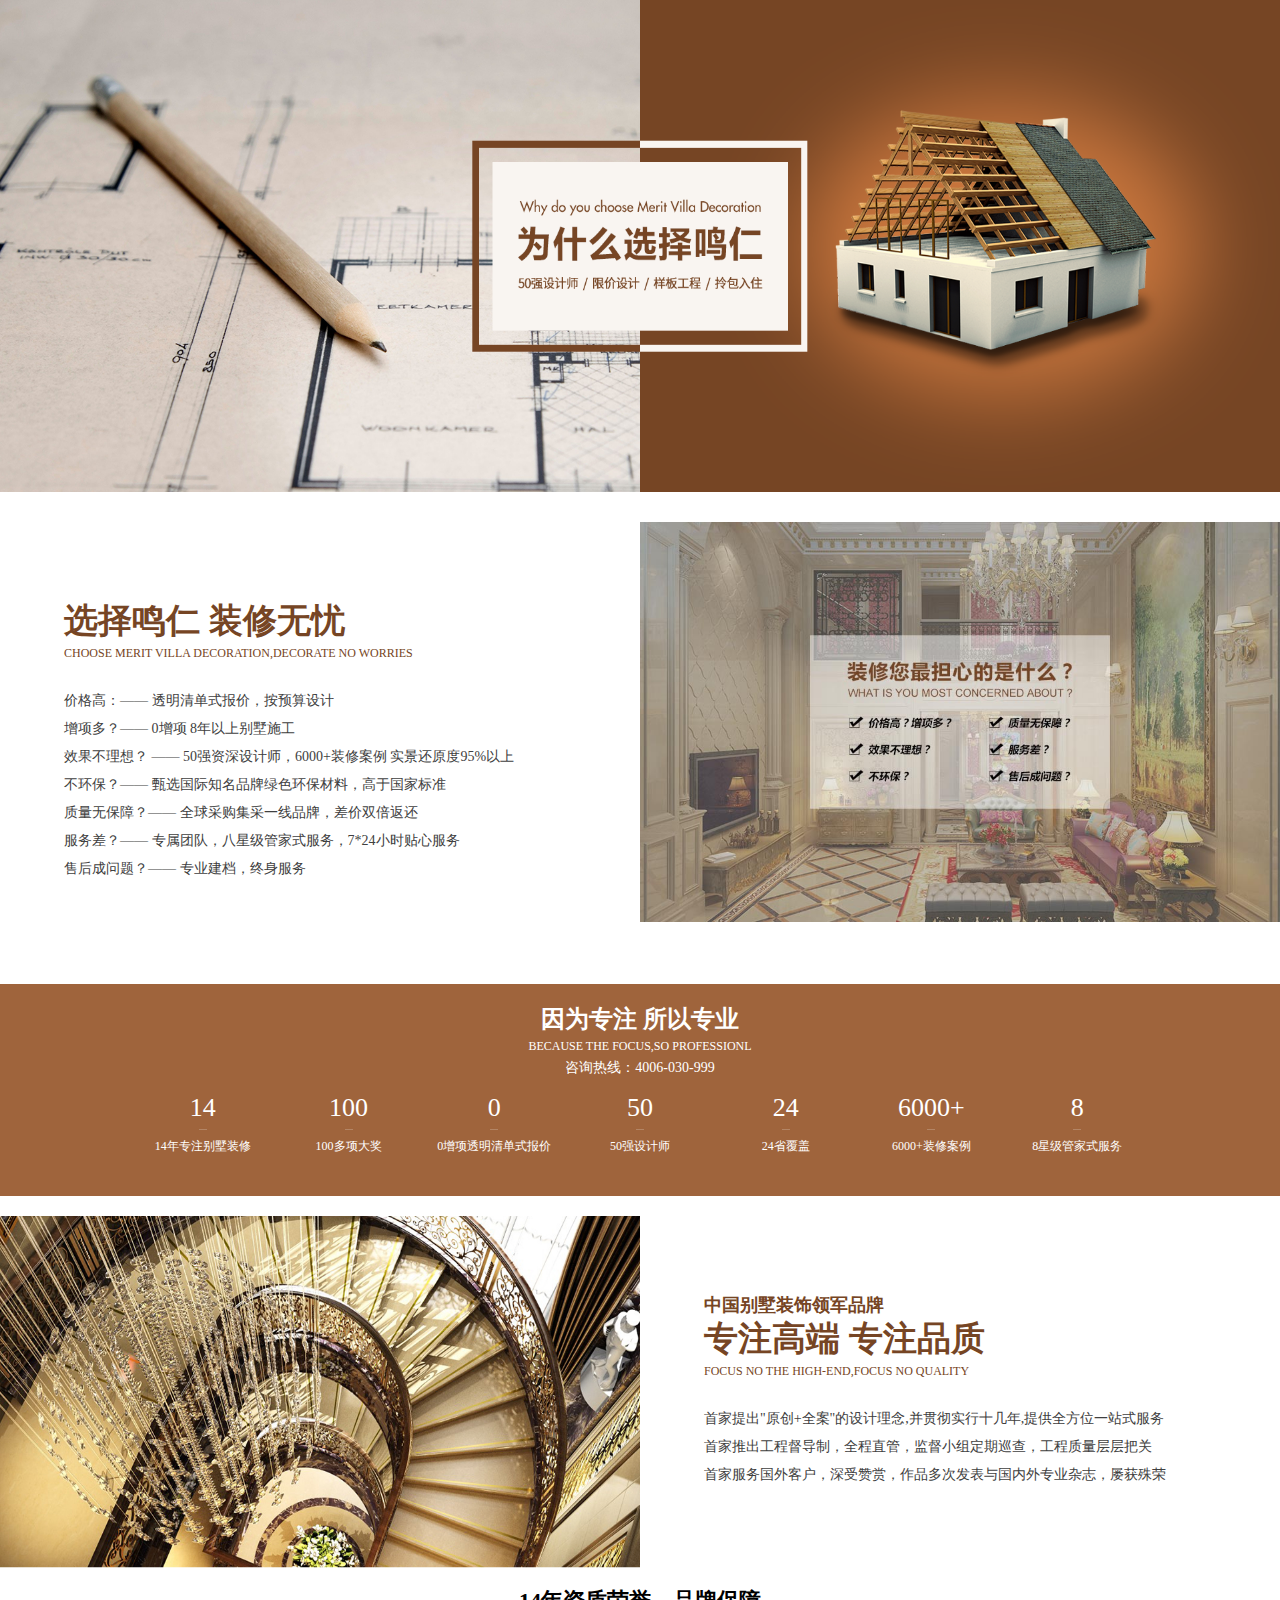
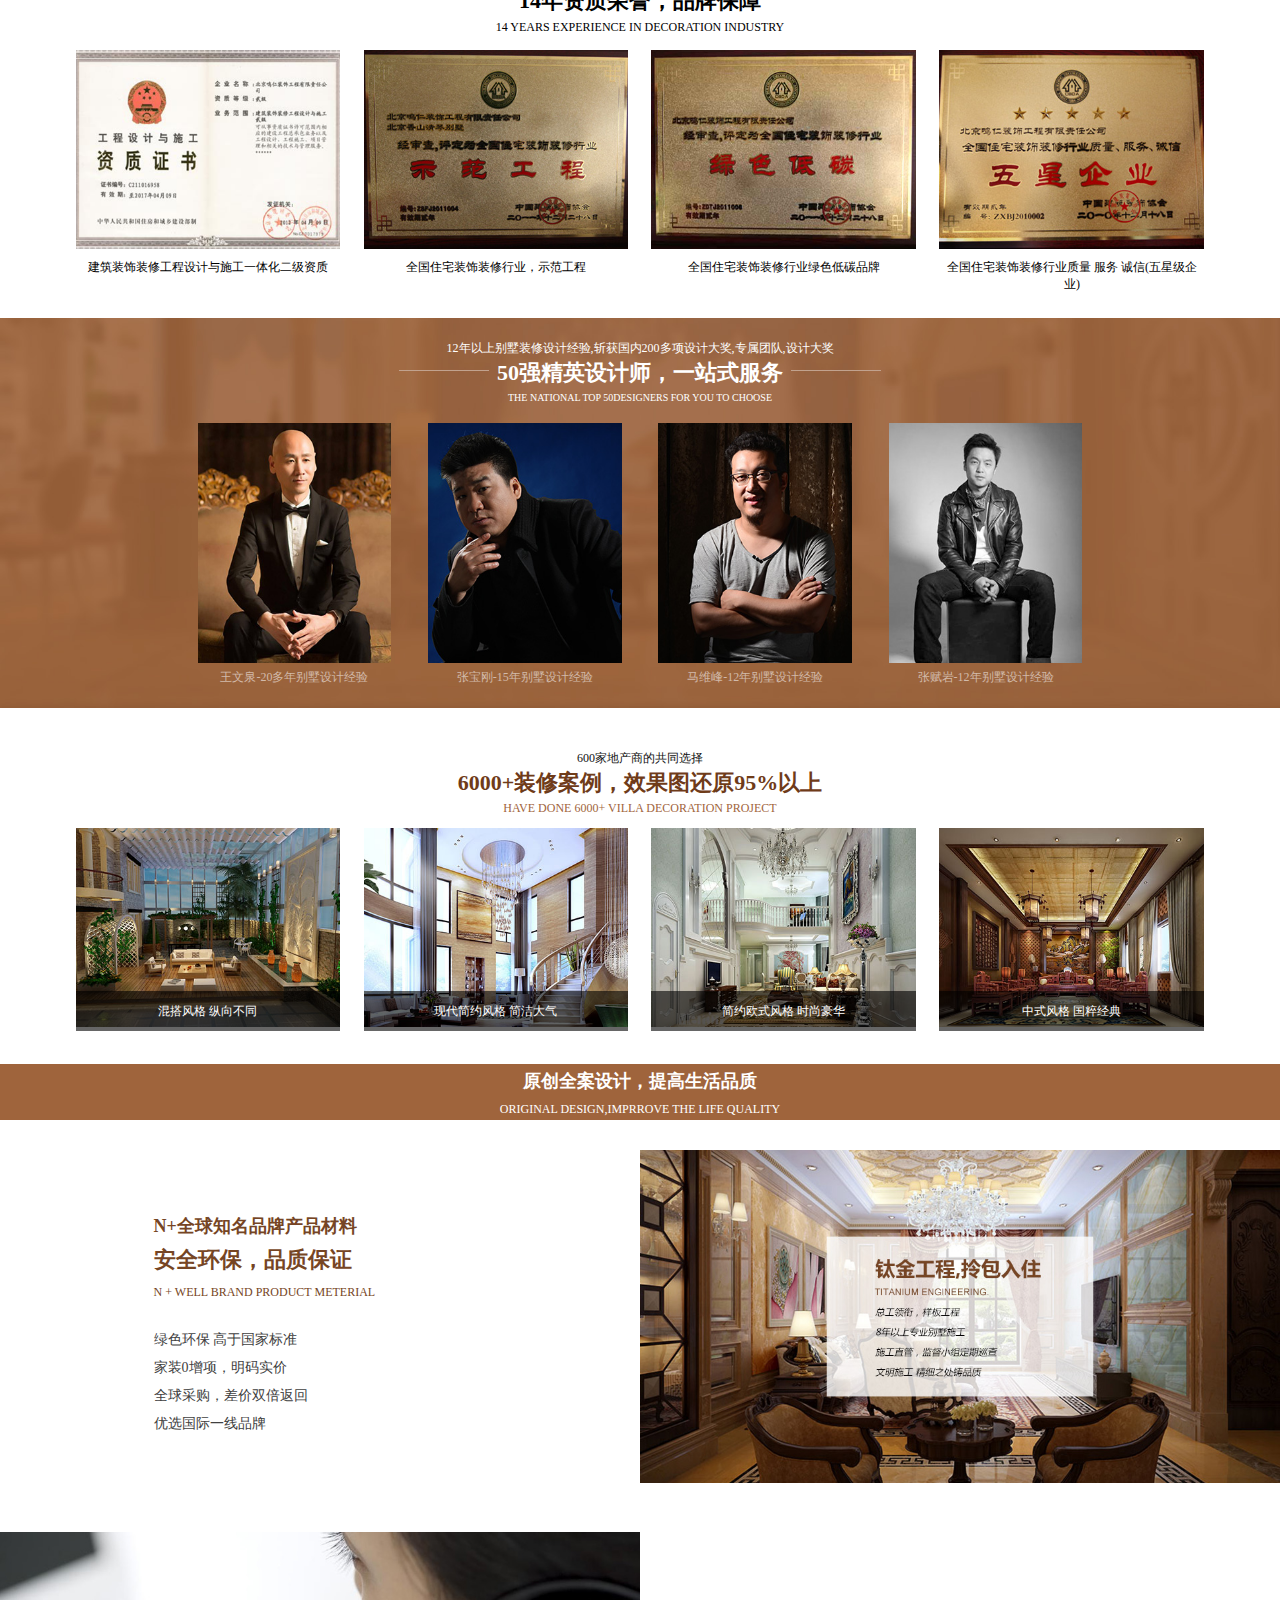
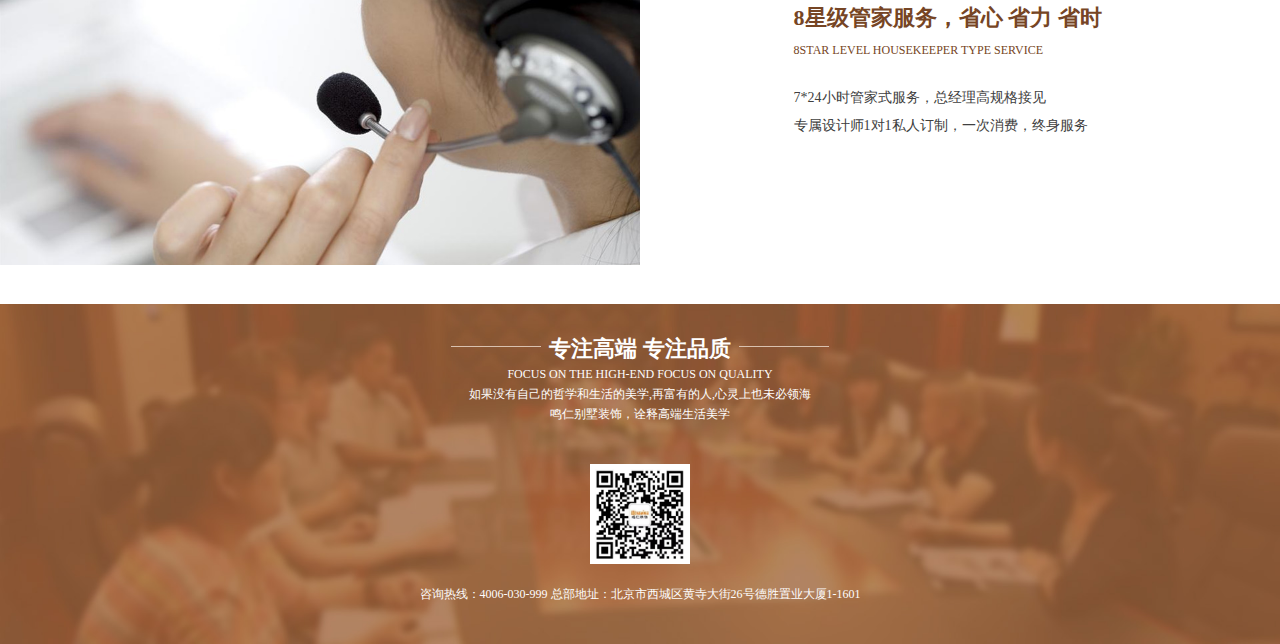
==== commit b9e5399b: "2017/5/9 11:30更新 Signed-off-by: fanyuz <18635665951@163.com>" ====
--- a/advantage.html
+++ b/advantage.html
@@ -128,7 +128,7 @@
 		<!--concentration end-->
 		<!--stylist-->
 		<div class="stylist">
-			<p>12年以上别墅装修设计经验，斩获国内200多项设计大奖，专属团队，设计大奖</p>
+			<p>12年以上别墅装修设计经验,斩获国内200多项设计大奖,专属团队,设计大奖</p>
 			<h4><i></i>50强精英设计师，一站式服务<i></i></h4>
 			<p>THE NATIONAL TOP 50DESIGNERS FOR YOU TO CHOOSE</p>
 			<div class="stylist_btn_t">
@@ -136,25 +136,25 @@
 					<div class="img">
 						<img src="img/g_cont_06.jpg"/>
 					</div>
-					<p>王文泉-20年以上别墅设计经验</p>
+					<p>王文泉-20多年别墅设计经验</p>
 				</div>
 				<div class="detail_bar">
 					<div class="img">
 						<img src="img/g_cont_07.jpg"/>
 					</div>
-					<p>张宝刚-15年以上别墅设计经验</p>
+					<p>张宝刚-15年别墅设计经验</p>
 				</div>
 				<div class="detail_bar">
 					<div class="img">
 						<img src="img/g_cont_08.jpg" alt="tupian"/>
 					</div>
-					<p>马维峰-12年以上别墅设计经验</p>
+					<p>马维峰-12年别墅设计经验</p>
 				</div>
 				<div class="detail_bar">
 					<div class="img">
 						<img src="img/g_cont_09.jpg"/>
 					</div>
-					<p>张赋岩-12年以上别墅设计经验</p>
+					<p>张赋岩-12年别墅设计经验</p>
 			</div>
 			</div>
 		</div>
--- a/css/advantage.css
+++ b/css/advantage.css
@@ -265,7 +265,7 @@
   padding-top: 20px;
 }
 .stylist > p:nth-child(1) {
-  font-size: 12px;
+  font-size: 0.75em;
   line-height: 20px;
   color: #FFFFFF;
   text-align: center;
--- a/css/advantageAPP.css
+++ b/css/advantageAPP.css
@@ -62,13 +62,13 @@
 }
 header {
   width: 100%;
-  height: 402px;
+  height: 280px;
   background: url(../img/gapp_geader.jpg) no-repeat;
   background-size: 100% 100%;
 }
 header .frame {
-  width: 419px;
-  height: 216px;
+  width: 72%;
+  height: 52%;
   background: url(../img/gapp_opact.png) no-repeat;
   background-size: 100% 100%;
 }
@@ -116,7 +116,7 @@
 }
 .concentration .concentration_cont {
   width: 100%;
-  height: 600px;
+  height: 560px;
   position: relative;
 }
 .concentration .concentration_cont > .left {
@@ -133,7 +133,7 @@
 }
 .concentration .concentration_btn {
   width: 100%;
-  height: 600px;
+  height: 480px;
 }
 .concentration .concentration_btn .concentration_btn_t {
   width: 100%;
@@ -141,12 +141,40 @@
 }
 .concentration .concentration_btn .concentration_btn_t .detail_bar {
   width: 46%;
-  height: 256px;
+  height: 200px;
   margin: 15px 2% 0;
 }
 .stylist {
   width: 100%;
-  height: 902px;
+  overflow: hidden;
+  height: auto;
+  padding-bottom: 40px;
+}
+.stylist > p:nth-child(1) {
+  font-size: 0.5em;
+  line-height: 20px;
+  color: #FFFFFF;
+  text-align: center;
+}
+.stylist > h4 {
+  font-size: 18px;
+  font-weight: 600;
+  text-align: center;
+  color: #FFFFFF;
+  position: relative;
+}
+.stylist > h4 i {
+  width: 20px;
+  height: 10px;
+  display: inline-block;
+  border-top: 1px solid #C1A28E;
+  margin: 0 8px;
+}
+.stylist > p:nth-child(3) {
+  font-size: 10px;
+  line-height: 20px;
+  color: #FFFFFF;
+  text-align: center;
 }
 .stylist .stylist_btn_t {
   width: 98%;
@@ -154,12 +182,15 @@
 }
 .stylist .stylist_btn_t .detail_bar {
   width: 44%;
-  height: 360px;
+  height: 220px;
   margin: 30px 3% 0;
 }
 .case_content {
   width: 100%;
-  height: 580px;
+  height: auto;
+}
+.case_content h3 {
+  font-size: 18px;
 }
 .case_content .case_btn_t {
   width: 100%;
@@ -167,7 +198,7 @@
 }
 .case_content .case_btn_t .detail_bar {
   width: 46%;
-  height: 226px;
+  height: auto;
   margin: 20px 2% 0;
 }
 .original {
@@ -180,16 +211,23 @@
   height: 80px;
   padding: 10px;
 }
+.original .original_top h3 {
+  font-size: 16px;
+  line-height: 34px;
+  color: #FFFFFF;
+  font-weight: 600;
+  text-align: center;
+}
 .original .detail {
-  height: 580px;
+  height: 520px;
   position: relative;
 }
 .original .detail > .left_bar {
   width: 100%;
   height: auto;
   position: absolute;
-  top: 320px;
-  padding-left: 30%;
+  top: 240px;
+  padding-left: 15%;
 }
 .original .detail > .right_bar {
   width: 100%;
@@ -198,7 +236,7 @@
   top: 0;
 }
 .original .detail_bottom {
-  height: 580px;
+  height: 460px;
   position: relative;
 }
 .original .detail_bottom > .left_bar {
@@ -211,23 +249,25 @@
   width: 100%;
   height: auto;
   position: absolute;
-  top: 320px;
-  padding-left: 24%;
+  top: 220px;
+  padding-left: 12%;
 }
 .footer {
   width: 100%;
-  height: 460px;
+  height: auto;
 }
 .footer h4 {
-  line-height: 46px;
-}
-.footer > p {
-  font-size: 14px;
+  line-height: 36px;
+}
+.footer h4 i {
+  width: 30px;
+}
+.footer > p:nth-child(3) {
+  font-size: 12px;
   line-height: 32px;
-  letter-spacing: 2px;
 }
 .footer .QRCode {
-  margin: 80px auto 20px;
+  margin: 46px auto 15px;
 }
 .footer .first {
   letter-spacing: 0 !important;
